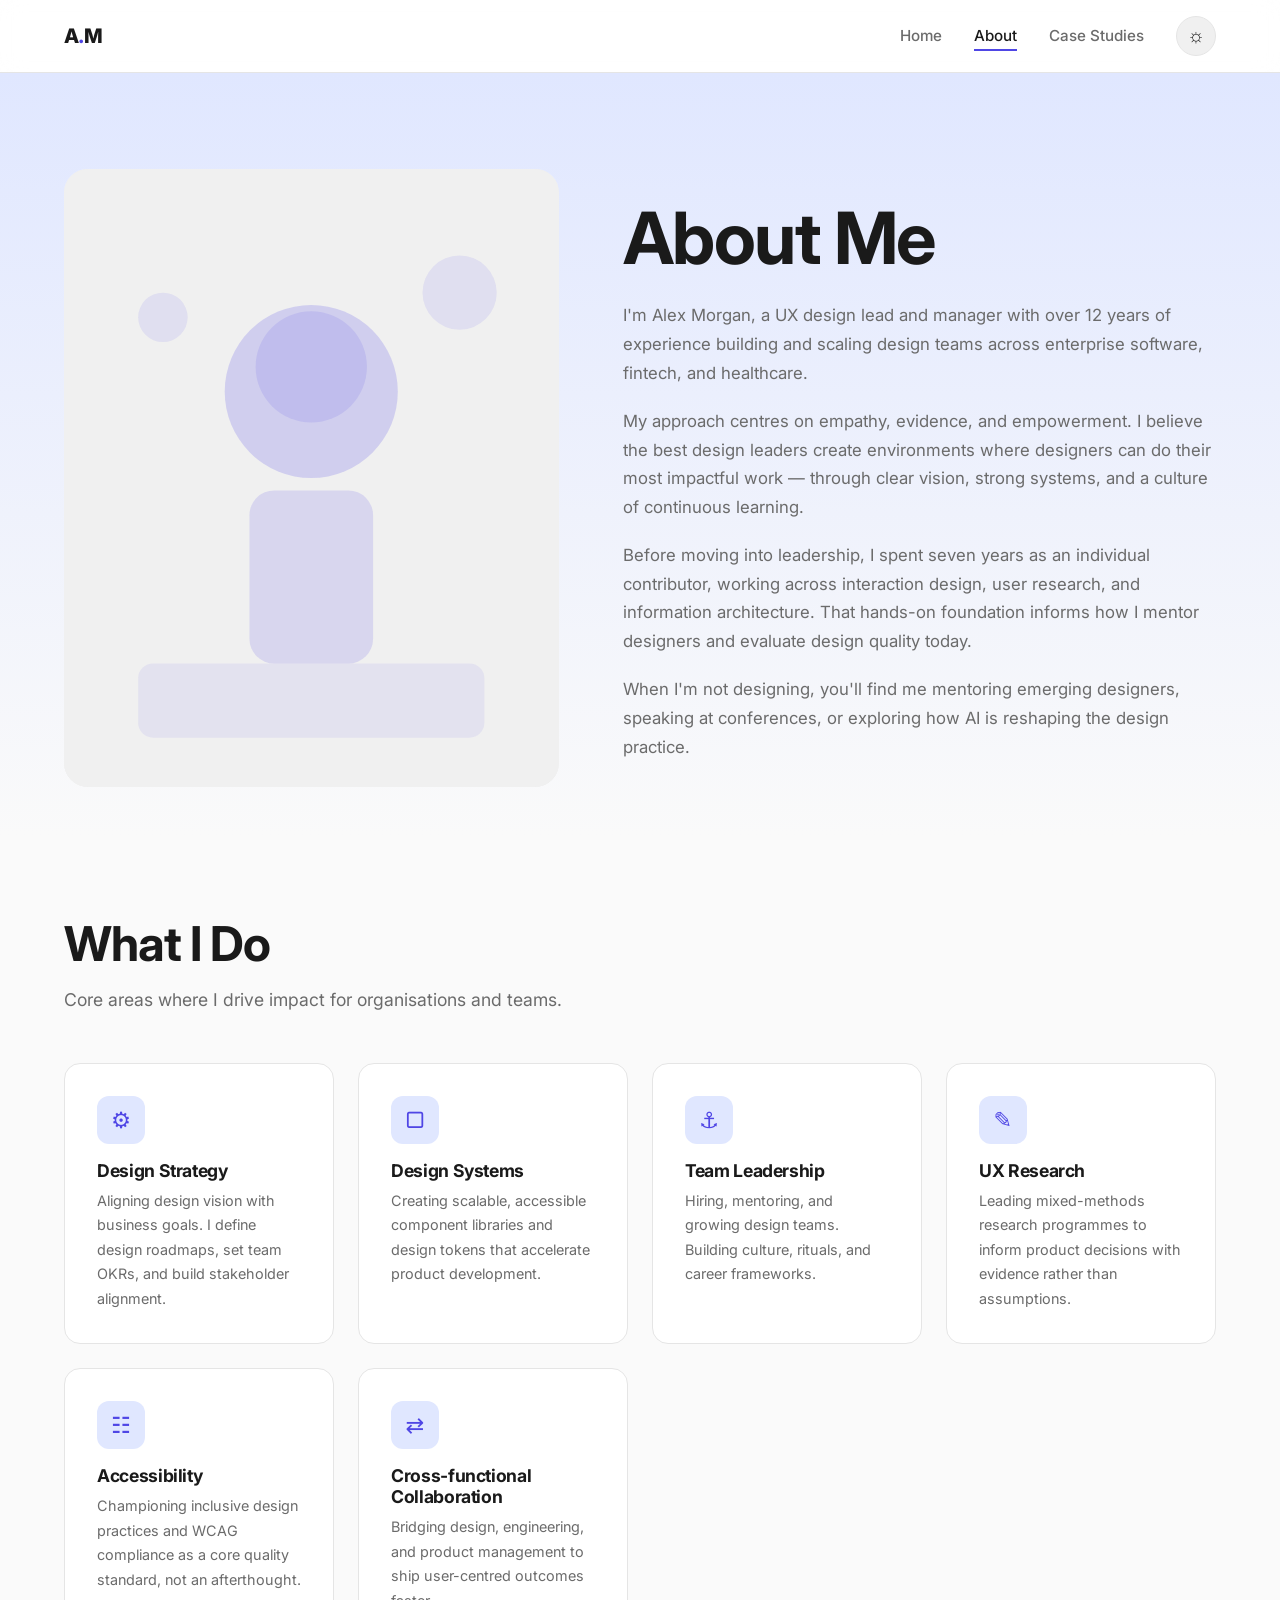
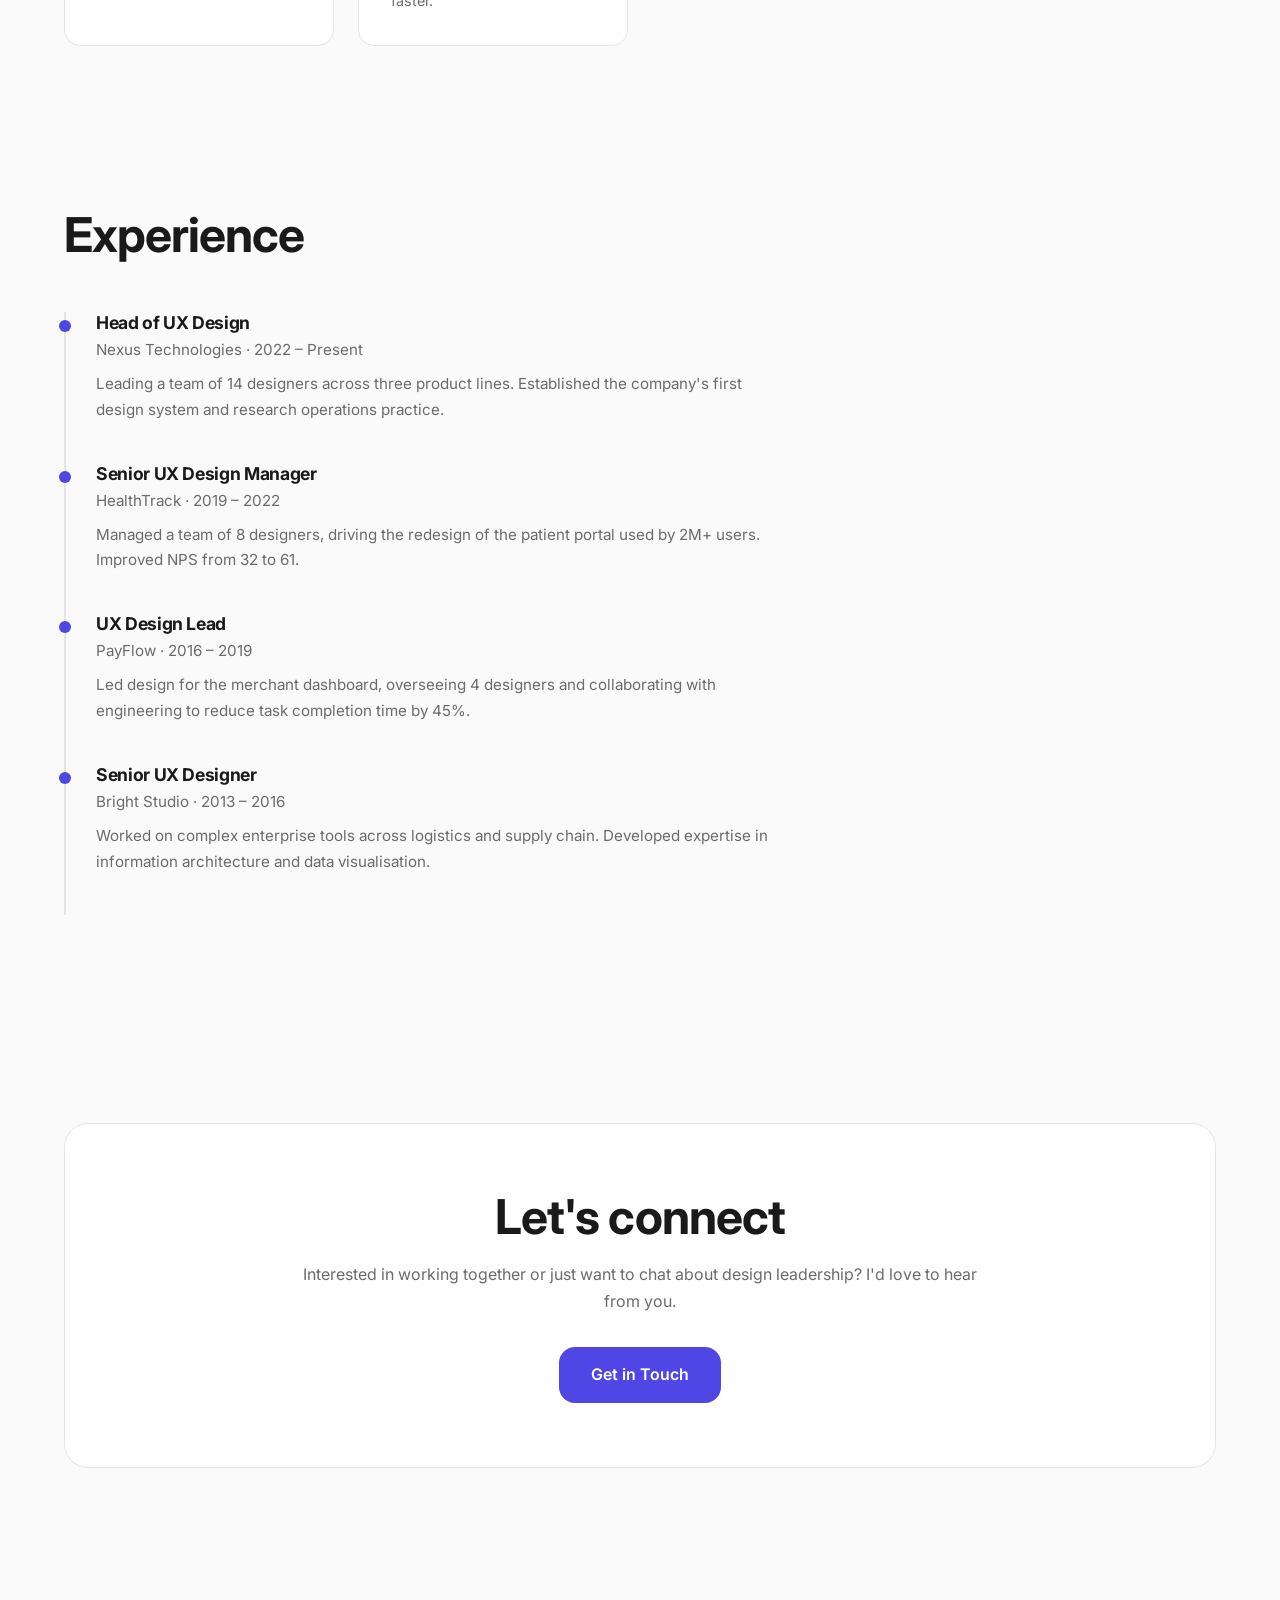
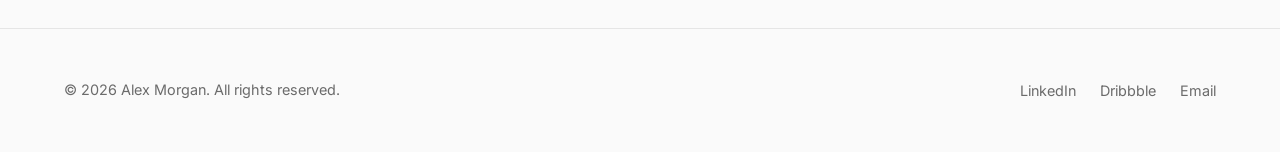
==== about.html @ 4e28924f "Add portfolio website for UX design lead with light/dark mode Static site with 6 pages: home, about," ====
<!DOCTYPE html>
<html lang="en">
<head>
  <meta charset="UTF-8">
  <meta name="viewport" content="width=device-width, initial-scale=1.0">
  <meta name="description" content="About Alex Morgan — UX Design Lead with 12+ years of experience in human-centred design and design leadership.">
  <title>About — Alex Morgan</title>
  <link rel="preconnect" href="https://fonts.googleapis.com">
  <link rel="preconnect" href="https://fonts.gstatic.com" crossorigin>
  <link href="https://fonts.googleapis.com/css2?family=Inter:wght@400;500;600;700;800&display=swap" rel="stylesheet">
  <link rel="stylesheet" href="css/style.css">
  <script src="js/main.js"></script>
</head>
<body>
  <a class="skip-link" href="#main">Skip to main content</a>
  <div class="nav-overlay" aria-hidden="true"></div>

  <header class="site-header">
    <div class="container">
      <a href="index.html" class="logo" aria-label="Alex Morgan home">A<span>.</span>M</a>
      <nav class="main-nav" aria-label="Primary">
        <ul role="list">
          <li><a href="index.html">Home</a></li>
          <li><a href="about.html" aria-current="page">About</a></li>
          <li><a href="case-studies.html">Case Studies</a></li>
        </ul>
        <button class="theme-toggle" type="button" aria-label="Switch to dark mode">
          <span class="icon-sun" aria-hidden="true">&#9788;</span>
          <span class="icon-moon" aria-hidden="true">&#9790;</span>
        </button>
        <button class="nav-toggle" type="button" aria-expanded="false" aria-label="Open menu">
          &#9776;
        </button>
      </nav>
    </div>
  </header>

  <main id="main">
    <!-- About Hero -->
    <section class="about-hero">
      <div class="container">
        <div class="about-grid">
          <div class="about-photo" aria-hidden="true">
            <svg viewBox="0 0 400 500" fill="none" xmlns="http://www.w3.org/2000/svg" role="img" aria-label="Abstract portrait placeholder">
              <rect width="400" height="500" fill="var(--color-bg-card)"/>
              <circle cx="200" cy="180" r="70" fill="var(--color-accent)" opacity="0.2"/>
              <rect x="150" y="260" width="100" height="140" rx="20" fill="var(--color-accent)" opacity="0.15"/>
              <circle cx="200" cy="160" r="45" fill="var(--color-accent)" opacity="0.12"/>
              <rect x="60" y="400" width="280" height="60" rx="12" fill="var(--color-accent)" opacity="0.08"/>
              <circle cx="320" cy="100" r="30" fill="var(--color-accent)" opacity="0.1"/>
              <circle cx="80" cy="120" r="20" fill="var(--color-accent)" opacity="0.1"/>
            </svg>
          </div>
          <div class="about-content">
            <h1>About Me</h1>
            <p>I'm Alex Morgan, a UX design lead and manager with over 12 years of experience building and scaling design teams across enterprise software, fintech, and healthcare.</p>
            <p>My approach centres on empathy, evidence, and empowerment. I believe the best design leaders create environments where designers can do their most impactful work — through clear vision, strong systems, and a culture of continuous learning.</p>
            <p>Before moving into leadership, I spent seven years as an individual contributor, working across interaction design, user research, and information architecture. That hands-on foundation informs how I mentor designers and evaluate design quality today.</p>
            <p>When I'm not designing, you'll find me mentoring emerging designers, speaking at conferences, or exploring how AI is reshaping the design practice.</p>
          </div>
        </div>
      </div>
    </section>

    <!-- Skills -->
    <section class="section">
      <div class="container">
        <div class="section-header">
          <h2>What I Do</h2>
          <p>Core areas where I drive impact for organisations and teams.</p>
        </div>
        <div class="skills-grid">
          <div class="skill-card">
            <div class="skill-icon" aria-hidden="true">&#9881;</div>
            <h3>Design Strategy</h3>
            <p>Aligning design vision with business goals. I define design roadmaps, set team OKRs, and build stakeholder alignment.</p>
          </div>
          <div class="skill-card">
            <div class="skill-icon" aria-hidden="true">&#9634;</div>
            <h3>Design Systems</h3>
            <p>Creating scalable, accessible component libraries and design tokens that accelerate product development.</p>
          </div>
          <div class="skill-card">
            <div class="skill-icon" aria-hidden="true">&#9875;</div>
            <h3>Team Leadership</h3>
            <p>Hiring, mentoring, and growing design teams. Building culture, rituals, and career frameworks.</p>
          </div>
          <div class="skill-card">
            <div class="skill-icon" aria-hidden="true">&#9998;</div>
            <h3>UX Research</h3>
            <p>Leading mixed-methods research programmes to inform product decisions with evidence rather than assumptions.</p>
          </div>
          <div class="skill-card">
            <div class="skill-icon" aria-hidden="true">&#9783;</div>
            <h3>Accessibility</h3>
            <p>Championing inclusive design practices and WCAG compliance as a core quality standard, not an afterthought.</p>
          </div>
          <div class="skill-card">
            <div class="skill-icon" aria-hidden="true">&#8644;</div>
            <h3>Cross-functional Collaboration</h3>
            <p>Bridging design, engineering, and product management to ship user-centred outcomes faster.</p>
          </div>
        </div>
      </div>
    </section>

    <!-- Experience -->
    <section class="section">
      <div class="container">
        <div class="section-header">
          <h2>Experience</h2>
        </div>
        <div class="timeline">
          <div class="timeline-item">
            <h3>Head of UX Design</h3>
            <p class="timeline-meta">Nexus Technologies &middot; 2022 – Present</p>
            <p>Leading a team of 14 designers across three product lines. Established the company's first design system and research operations practice.</p>
          </div>
          <div class="timeline-item">
            <h3>Senior UX Design Manager</h3>
            <p class="timeline-meta">HealthTrack &middot; 2019 – 2022</p>
            <p>Managed a team of 8 designers, driving the redesign of the patient portal used by 2M+ users. Improved NPS from 32 to 61.</p>
          </div>
          <div class="timeline-item">
            <h3>UX Design Lead</h3>
            <p class="timeline-meta">PayFlow &middot; 2016 – 2019</p>
            <p>Led design for the merchant dashboard, overseeing 4 designers and collaborating with engineering to reduce task completion time by 45%.</p>
          </div>
          <div class="timeline-item">
            <h3>Senior UX Designer</h3>
            <p class="timeline-meta">Bright Studio &middot; 2013 – 2016</p>
            <p>Worked on complex enterprise tools across logistics and supply chain. Developed expertise in information architecture and data visualisation.</p>
          </div>
        </div>
      </div>
    </section>

    <!-- CTA -->
    <section class="section">
      <div class="container">
        <div class="cta">
          <h2>Let's connect</h2>
          <p>Interested in working together or just want to chat about design leadership? I'd love to hear from you.</p>
          <a href="mailto:hello@alexmorgan.design" class="btn btn-primary">Get in Touch</a>
        </div>
      </div>
    </section>
  </main>

  <footer class="site-footer">
    <div class="container">
      <div class="footer-content">
        <span class="footer-copy">&copy; 2026 Alex Morgan. All rights reserved.</span>
        <ul class="footer-links" role="list">
          <li><a href="https://linkedin.com" aria-label="LinkedIn (opens in new tab)" target="_blank" rel="noopener noreferrer">LinkedIn</a></li>
          <li><a href="https://dribbble.com" aria-label="Dribbble (opens in new tab)" target="_blank" rel="noopener noreferrer">Dribbble</a></li>
          <li><a href="mailto:hello@alexmorgan.design">Email</a></li>
        </ul>
      </div>
    </div>
  </footer>
</body>
</html>
---- css/style.css ----
/* ===== CSS Custom Properties ===== */
:root {
  /* Light mode (default) */
  --color-bg: #fafafa;
  --color-bg-alt: #ffffff;
  --color-bg-card: #f0f0f0;
  --color-text: #1a1a1a;
  --color-text-muted: #6b6b6b;
  --color-accent: #4f46e5;
  --color-accent-hover: #4338ca;
  --color-accent-light: #e0e7ff;
  --color-border: #e5e5e5;
  --color-hero-gradient-start: #e0e7ff;
  --color-hero-gradient-end: #fafafa;
  --color-card-shadow: rgba(0, 0, 0, 0.06);
  --color-overlay: rgba(255, 255, 255, 0.85);
  --radius: 1rem;
  --radius-lg: 1.5rem;
  --transition: 0.3s ease;
  --max-width: 1200px;
}

[data-theme="dark"] {
  --color-bg: #0f0f0f;
  --color-bg-alt: #1a1a1a;
  --color-bg-card: #1e1e1e;
  --color-text: #f0f0f0;
  --color-text-muted: #a0a0a0;
  --color-accent: #818cf8;
  --color-accent-hover: #a5b4fc;
  --color-accent-light: #1e1b4b;
  --color-border: #2a2a2a;
  --color-hero-gradient-start: #1e1b4b;
  --color-hero-gradient-end: #0f0f0f;
  --color-card-shadow: rgba(0, 0, 0, 0.3);
  --color-overlay: rgba(15, 15, 15, 0.85);
}

/* ===== Reset & Base ===== */
*,
*::before,
*::after {
  box-sizing: border-box;
  margin: 0;
  padding: 0;
}

html {
  scroll-behavior: smooth;
  font-size: 100%;
}

body {
  font-family: "Inter", system-ui, -apple-system, sans-serif;
  background-color: var(--color-bg);
  color: var(--color-text);
  line-height: 1.7;
  transition: background-color var(--transition), color var(--transition);
  -webkit-font-smoothing: antialiased;
}

img {
  max-width: 100%;
  height: auto;
  display: block;
}

a {
  color: var(--color-accent);
  text-decoration: none;
  transition: color var(--transition);
}

a:hover {
  color: var(--color-accent-hover);
}

a:focus-visible,
button:focus-visible {
  outline: 3px solid var(--color-accent);
  outline-offset: 3px;
  border-radius: 4px;
}

h1, h2, h3, h4 {
  line-height: 1.2;
  font-weight: 700;
  letter-spacing: -0.02em;
}

h1 { font-size: clamp(2.5rem, 6vw, 4.5rem); }
h2 { font-size: clamp(1.8rem, 4vw, 3rem); }
h3 { font-size: clamp(1.3rem, 2.5vw, 1.75rem); }

p {
  max-width: 68ch;
}

/* ===== Skip link ===== */
.skip-link {
  position: absolute;
  top: -100%;
  left: 1rem;
  background: var(--color-accent);
  color: #fff;
  padding: 0.75rem 1.5rem;
  border-radius: var(--radius);
  z-index: 1000;
  font-weight: 600;
}

.skip-link:focus {
  top: 1rem;
}

/* ===== Container ===== */
.container {
  width: 90%;
  max-width: var(--max-width);
  margin-inline: auto;
}

/* ===== Header / Nav ===== */
.site-header {
  position: sticky;
  top: 0;
  z-index: 100;
  background: var(--color-overlay);
  backdrop-filter: blur(12px);
  -webkit-backdrop-filter: blur(12px);
  border-bottom: 1px solid var(--color-border);
  transition: background-color var(--transition);
}

.site-header .container {
  display: flex;
  align-items: center;
  justify-content: space-between;
  padding: 1rem 0;
}

.logo {
  font-size: 1.25rem;
  font-weight: 800;
  color: var(--color-text);
  letter-spacing: -0.03em;
}

.logo span {
  color: var(--color-accent);
}

.main-nav {
  display: flex;
  align-items: center;
  gap: 2rem;
}

.main-nav ul {
  display: flex;
  list-style: none;
  gap: 2rem;
}

.main-nav a {
  color: var(--color-text-muted);
  font-weight: 500;
  font-size: 0.95rem;
  position: relative;
  padding: 0.25rem 0;
}

.main-nav a::after {
  content: "";
  position: absolute;
  bottom: -2px;
  left: 0;
  width: 0;
  height: 2px;
  background: var(--color-accent);
  transition: width var(--transition);
}

.main-nav a:hover,
.main-nav a[aria-current="page"] {
  color: var(--color-text);
}

.main-nav a:hover::after,
.main-nav a[aria-current="page"]::after {
  width: 100%;
}

/* Theme toggle */
.theme-toggle {
  background: var(--color-bg-card);
  border: 1px solid var(--color-border);
  border-radius: 50%;
  width: 2.5rem;
  height: 2.5rem;
  cursor: pointer;
  display: grid;
  place-items: center;
  transition: background-color var(--transition), border-color var(--transition);
  color: var(--color-text);
  font-size: 1.2rem;
}

.theme-toggle:hover {
  border-color: var(--color-accent);
}

.theme-toggle .icon-moon,
[data-theme="dark"] .theme-toggle .icon-sun {
  display: none;
}

[data-theme="dark"] .theme-toggle .icon-moon {
  display: block;
}

.theme-toggle .icon-sun {
  display: block;
}

/* Mobile nav toggle */
.nav-toggle {
  display: none;
  background: none;
  border: none;
  color: var(--color-text);
  font-size: 1.5rem;
  cursor: pointer;
  padding: 0.25rem;
}

/* ===== Hero ===== */
.hero {
  padding: 6rem 0 4rem;
  background: linear-gradient(180deg, var(--color-hero-gradient-start), var(--color-hero-gradient-end));
  transition: background var(--transition);
}

.hero .container {
  display: grid;
  grid-template-columns: 1fr 1fr;
  gap: 4rem;
  align-items: center;
}

.hero-content {
  display: flex;
  flex-direction: column;
  gap: 1.5rem;
}

.hero-label {
  display: inline-flex;
  align-items: center;
  gap: 0.5rem;
  background: var(--color-accent-light);
  color: var(--color-accent);
  padding: 0.5rem 1rem;
  border-radius: 2rem;
  font-size: 0.875rem;
  font-weight: 600;
  width: fit-content;
}

.hero p {
  font-size: 1.15rem;
  color: var(--color-text-muted);
}

.hero-graphic {
  display: flex;
  justify-content: center;
  align-items: center;
}

.hero-graphic svg {
  width: 100%;
  max-width: 480px;
  height: auto;
}

/* ===== Buttons ===== */
.btn {
  display: inline-flex;
  align-items: center;
  gap: 0.5rem;
  padding: 0.875rem 2rem;
  border-radius: var(--radius);
  font-weight: 600;
  font-size: 1rem;
  transition: all var(--transition);
  cursor: pointer;
  border: none;
  width: fit-content;
}

.btn-primary {
  background: var(--color-accent);
  color: #fff;
}

.btn-primary:hover {
  background: var(--color-accent-hover);
  color: #fff;
  transform: translateY(-2px);
  box-shadow: 0 8px 24px var(--color-card-shadow);
}

.btn-secondary {
  background: transparent;
  color: var(--color-accent);
  border: 2px solid var(--color-accent);
}

.btn-secondary:hover {
  background: var(--color-accent-light);
  transform: translateY(-2px);
}

.btn-group {
  display: flex;
  gap: 1rem;
  flex-wrap: wrap;
}

/* ===== Sections ===== */
.section {
  padding: 5rem 0;
}

.section-header {
  margin-bottom: 3rem;
}

.section-header p {
  color: var(--color-text-muted);
  font-size: 1.1rem;
  margin-top: 0.75rem;
}

/* ===== Cards ===== */
.card-grid {
  display: grid;
  grid-template-columns: repeat(auto-fit, minmax(340px, 1fr));
  gap: 2rem;
}

.card {
  background: var(--color-bg-alt);
  border: 1px solid var(--color-border);
  border-radius: var(--radius-lg);
  overflow: hidden;
  transition: transform var(--transition), box-shadow var(--transition), border-color var(--transition);
}

.card:hover {
  transform: translateY(-4px);
  box-shadow: 0 16px 48px var(--color-card-shadow);
  border-color: var(--color-accent);
}

.card-image {
  aspect-ratio: 16 / 10;
  overflow: hidden;
  background: var(--color-bg-card);
  display: flex;
  align-items: center;
  justify-content: center;
}

.card-image svg {
  width: 100%;
  height: 100%;
}

.card-body {
  padding: 1.75rem;
}

.card-tag {
  display: inline-block;
  background: var(--color-accent-light);
  color: var(--color-accent);
  padding: 0.25rem 0.75rem;
  border-radius: 1rem;
  font-size: 0.8rem;
  font-weight: 600;
  margin-bottom: 0.75rem;
}

.card-body h3 {
  margin-bottom: 0.5rem;
}

.card-body p {
  color: var(--color-text-muted);
  font-size: 0.95rem;
  margin-bottom: 1.25rem;
}

.card-link {
  font-weight: 600;
  display: inline-flex;
  align-items: center;
  gap: 0.35rem;
}

.card-link .arrow {
  transition: transform var(--transition);
}

.card-link:hover .arrow {
  transform: translateX(4px);
}

/* ===== Stats ===== */
.stats {
  display: grid;
  grid-template-columns: repeat(auto-fit, minmax(200px, 1fr));
  gap: 2rem;
  padding: 3rem 0;
}

.stat {
  text-align: center;
}

.stat-number {
  font-size: clamp(2rem, 5vw, 3rem);
  font-weight: 800;
  color: var(--color-accent);
  display: block;
}

.stat-label {
  color: var(--color-text-muted);
  font-size: 0.95rem;
}

/* ===== About page ===== */
.about-hero {
  padding: 6rem 0 3rem;
  background: linear-gradient(180deg, var(--color-hero-gradient-start), var(--color-hero-gradient-end));
}

.about-grid {
  display: grid;
  grid-template-columns: 1fr 1.2fr;
  gap: 4rem;
  align-items: center;
}

.about-photo {
  aspect-ratio: 4 / 5;
  border-radius: var(--radius-lg);
  overflow: hidden;
  background: var(--color-bg-card);
  display: flex;
  align-items: center;
  justify-content: center;
}

.about-photo svg {
  width: 100%;
  height: 100%;
}

.about-content {
  display: flex;
  flex-direction: column;
  gap: 1.25rem;
}

.about-content p {
  color: var(--color-text-muted);
  font-size: 1.05rem;
}

/* Skills */
.skills-grid {
  display: grid;
  grid-template-columns: repeat(auto-fit, minmax(250px, 1fr));
  gap: 1.5rem;
}

.skill-card {
  background: var(--color-bg-alt);
  border: 1px solid var(--color-border);
  border-radius: var(--radius);
  padding: 2rem;
  transition: border-color var(--transition), transform var(--transition);
}

.skill-card:hover {
  border-color: var(--color-accent);
  transform: translateY(-2px);
}

.skill-icon {
  width: 3rem;
  height: 3rem;
  background: var(--color-accent-light);
  border-radius: 0.75rem;
  display: grid;
  place-items: center;
  margin-bottom: 1rem;
  color: var(--color-accent);
  font-size: 1.4rem;
}

.skill-card h3 {
  margin-bottom: 0.5rem;
  font-size: 1.1rem;
}

.skill-card p {
  color: var(--color-text-muted);
  font-size: 0.9rem;
}

/* Experience timeline */
.timeline {
  position: relative;
  padding-left: 2rem;
}

.timeline::before {
  content: "";
  position: absolute;
  left: 0;
  top: 0;
  bottom: 0;
  width: 2px;
  background: var(--color-border);
}

.timeline-item {
  position: relative;
  padding-bottom: 2.5rem;
}

.timeline-item::before {
  content: "";
  position: absolute;
  left: -2rem;
  top: 0.5rem;
  width: 12px;
  height: 12px;
  background: var(--color-accent);
  border-radius: 50%;
  transform: translateX(-5px);
}

.timeline-item h3 {
  font-size: 1.1rem;
  margin-bottom: 0.25rem;
}

.timeline-meta {
  color: var(--color-text-muted);
  font-size: 0.9rem;
  margin-bottom: 0.5rem;
}

.timeline-item p {
  color: var(--color-text-muted);
  font-size: 0.95rem;
}

/* ===== Case study detail ===== */
.case-hero {
  padding: 6rem 0 3rem;
  background: linear-gradient(180deg, var(--color-hero-gradient-start), var(--color-hero-gradient-end));
}

.case-hero .container {
  max-width: 900px;
}

.case-meta {
  display: flex;
  gap: 2rem;
  flex-wrap: wrap;
  margin-top: 1.5rem;
}

.case-meta-item {
  display: flex;
  flex-direction: column;
  gap: 0.25rem;
}

.case-meta-label {
  font-size: 0.8rem;
  font-weight: 600;
  text-transform: uppercase;
  letter-spacing: 0.05em;
  color: var(--color-text-muted);
}

.case-meta-value {
  font-weight: 500;
}

.case-banner {
  width: 100%;
  aspect-ratio: 21 / 9;
  background: var(--color-bg-card);
  border-radius: var(--radius-lg);
  overflow: hidden;
  display: flex;
  align-items: center;
  justify-content: center;
  margin: 3rem 0;
}

.case-banner svg {
  width: 100%;
  height: 100%;
}

.case-content {
  max-width: 780px;
  margin-inline: auto;
}

.case-content h2 {
  margin-top: 3rem;
  margin-bottom: 1rem;
}

.case-content p {
  color: var(--color-text-muted);
  font-size: 1.05rem;
  margin-bottom: 1.25rem;
}

.case-content ul {
  color: var(--color-text-muted);
  padding-left: 1.5rem;
  margin-bottom: 1.25rem;
}

.case-content li {
  margin-bottom: 0.5rem;
}

.case-image-full {
  width: 100%;
  aspect-ratio: 16 / 9;
  background: var(--color-bg-card);
  border-radius: var(--radius);
  margin: 2rem 0;
  overflow: hidden;
  display: flex;
  align-items: center;
  justify-content: center;
}

.case-image-full svg {
  width: 100%;
  height: 100%;
}

.case-results {
  display: grid;
  grid-template-columns: repeat(auto-fit, minmax(180px, 1fr));
  gap: 1.5rem;
  margin: 2rem 0;
}

.result-card {
  background: var(--color-accent-light);
  border-radius: var(--radius);
  padding: 1.5rem;
  text-align: center;
}

.result-number {
  font-size: 2rem;
  font-weight: 800;
  color: var(--color-accent);
  display: block;
}

.result-label {
  font-size: 0.9rem;
  color: var(--color-text-muted);
}

/* ===== Case study nav ===== */
.case-nav {
  display: flex;
  justify-content: space-between;
  padding: 3rem 0;
  border-top: 1px solid var(--color-border);
  margin-top: 3rem;
}

.case-nav a {
  font-weight: 600;
}

/* ===== CTA Section ===== */
.cta {
  background: var(--color-bg-alt);
  border: 1px solid var(--color-border);
  border-radius: var(--radius-lg);
  padding: 4rem;
  text-align: center;
  margin: 3rem 0;
}

.cta p {
  margin: 1rem auto 2rem;
  color: var(--color-text-muted);
}

/* ===== Footer ===== */
.site-footer {
  border-top: 1px solid var(--color-border);
  padding: 3rem 0;
  margin-top: 2rem;
}

.footer-content {
  display: flex;
  justify-content: space-between;
  align-items: center;
  flex-wrap: wrap;
  gap: 1rem;
}

.footer-links {
  display: flex;
  gap: 1.5rem;
  list-style: none;
}

.footer-links a {
  color: var(--color-text-muted);
  font-size: 0.9rem;
}

.footer-links a:hover {
  color: var(--color-accent);
}

.footer-copy {
  color: var(--color-text-muted);
  font-size: 0.9rem;
}

/* ===== Responsive ===== */
@media (max-width: 768px) {
  .nav-toggle {
    display: block;
  }

  .main-nav ul {
    position: fixed;
    top: 0;
    right: -100%;
    width: 280px;
    height: 100vh;
    background: var(--color-bg-alt);
    flex-direction: column;
    padding: 5rem 2rem;
    gap: 1.5rem;
    transition: right var(--transition);
    box-shadow: -4px 0 24px var(--color-card-shadow);
    z-index: 200;
  }

  .main-nav ul.open {
    right: 0;
  }

  .nav-overlay {
    display: none;
    position: fixed;
    inset: 0;
    background: rgba(0, 0, 0, 0.4);
    z-index: 150;
  }

  .nav-overlay.open {
    display: block;
  }

  .hero .container {
    grid-template-columns: 1fr;
    gap: 2rem;
    text-align: center;
  }

  .hero-label {
    margin-inline: auto;
  }

  .btn-group {
    justify-content: center;
  }

  .hero-graphic {
    order: -1;
  }

  .about-grid {
    grid-template-columns: 1fr;
    gap: 2rem;
  }

  .card-grid {
    grid-template-columns: 1fr;
  }

  .cta {
    padding: 2.5rem 1.5rem;
  }

  .footer-content {
    flex-direction: column;
    text-align: center;
  }

  .case-meta {
    flex-direction: column;
    gap: 1rem;
  }
}

/* ===== Reduced motion ===== */
@media (prefers-reduced-motion: reduce) {
  *,
  *::before,
  *::after {
    transition-duration: 0.01ms !important;
    animation-duration: 0.01ms !important;
    scroll-behavior: auto !important;
  }
}

/* ===== Print ===== */
@media print {
  .site-header,
  .theme-toggle,
  .nav-toggle {
    display: none;
  }
}
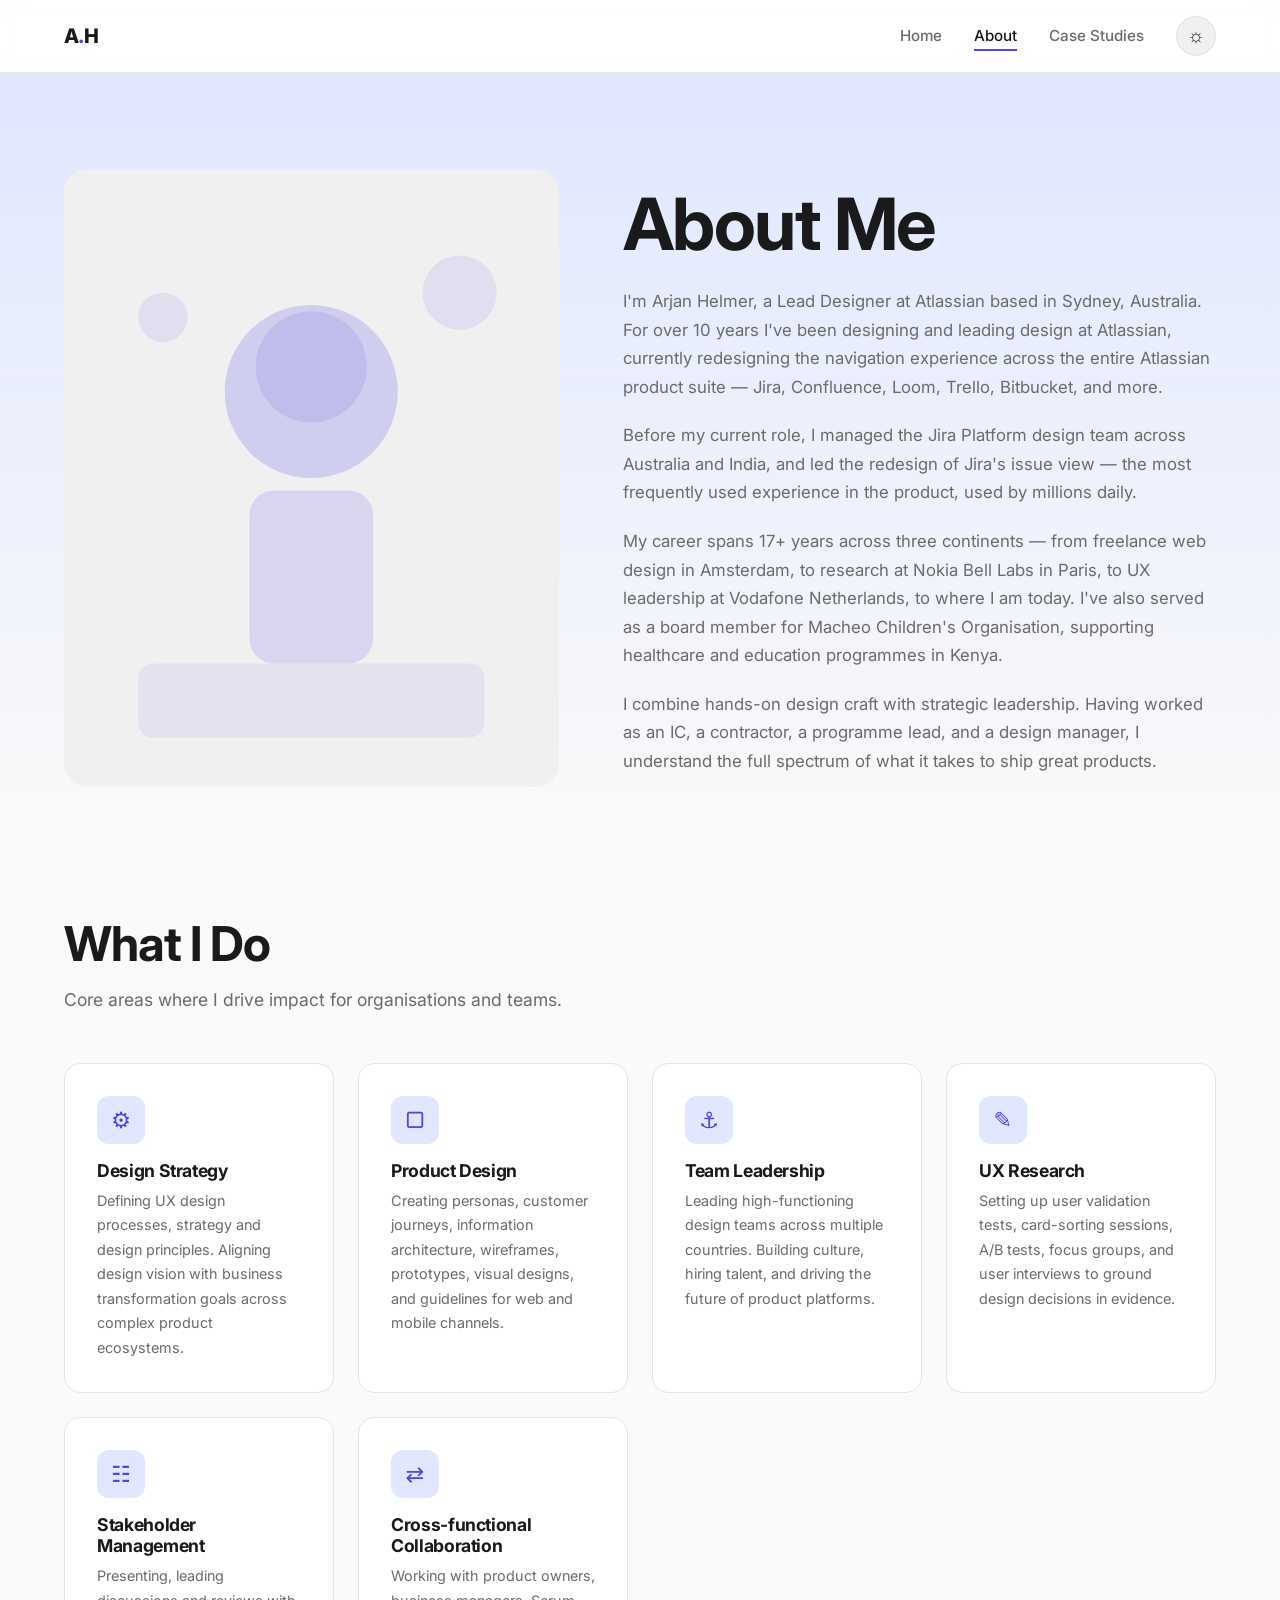
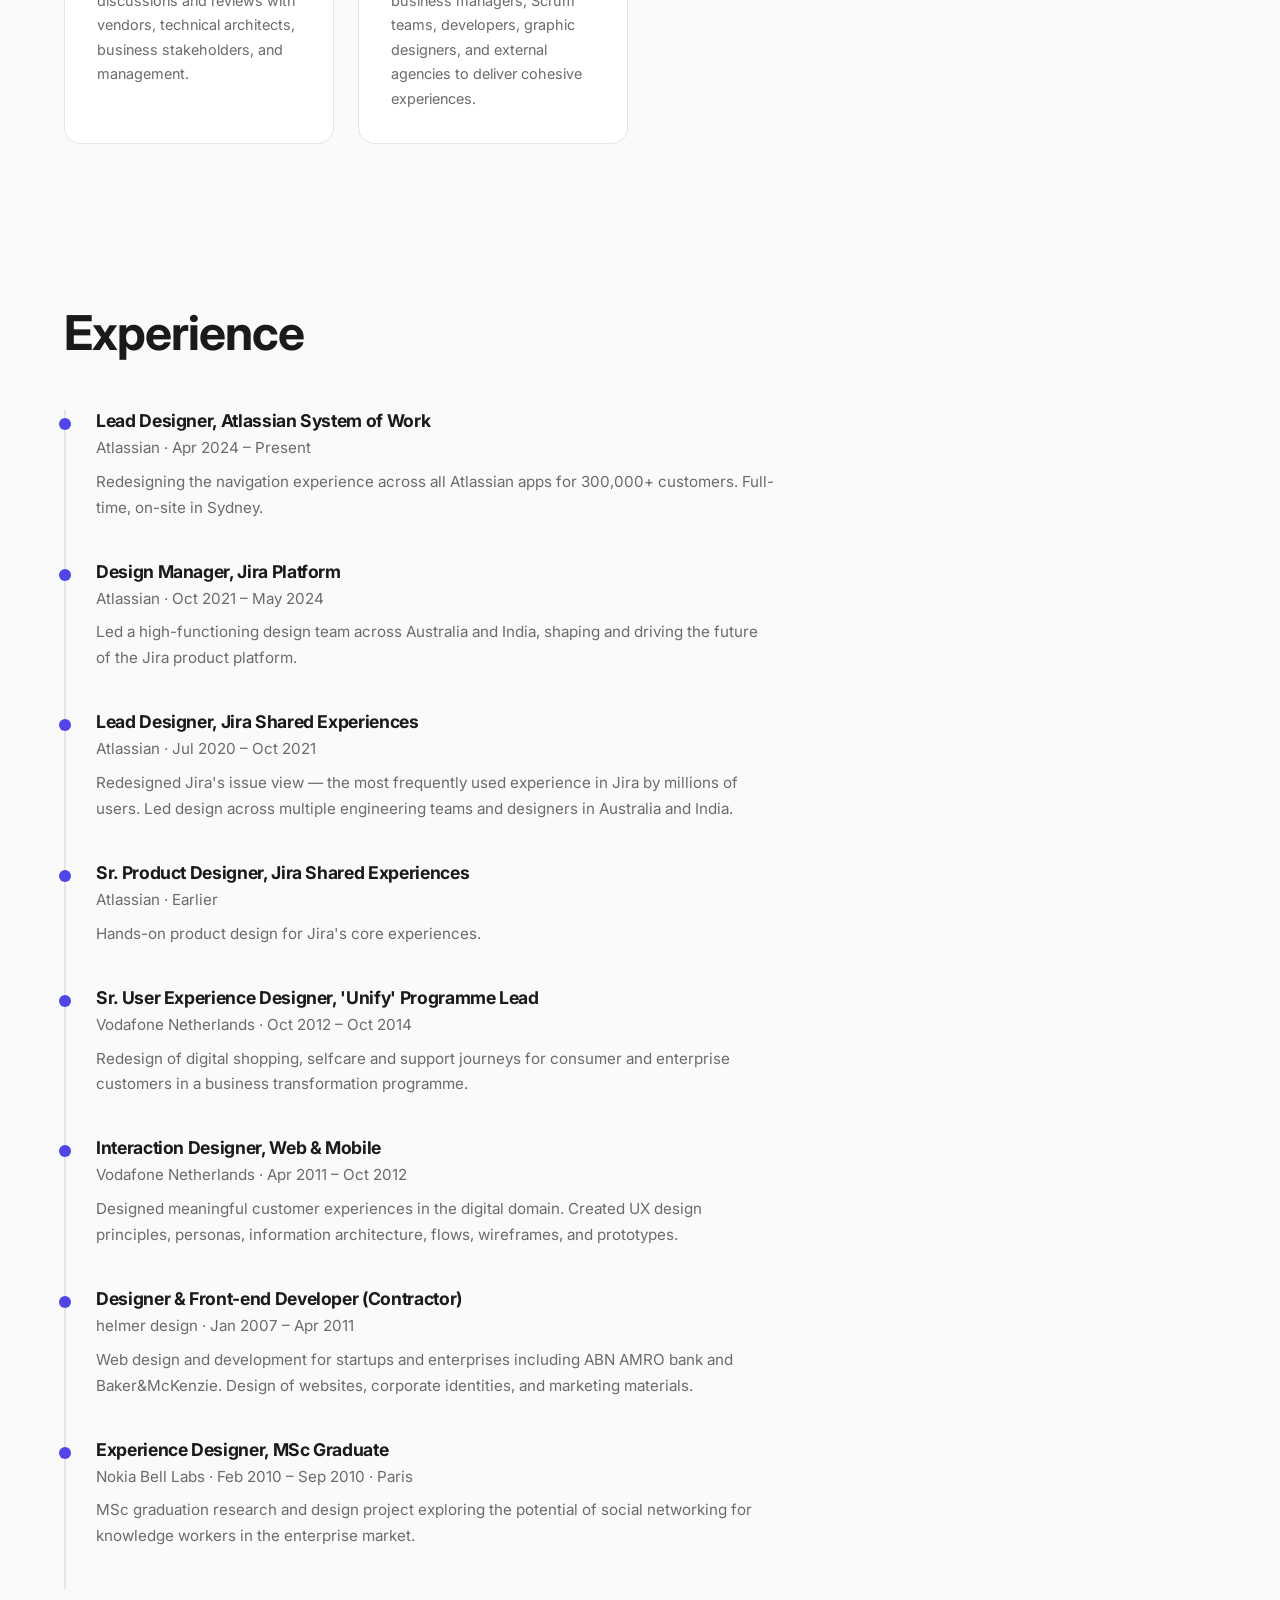
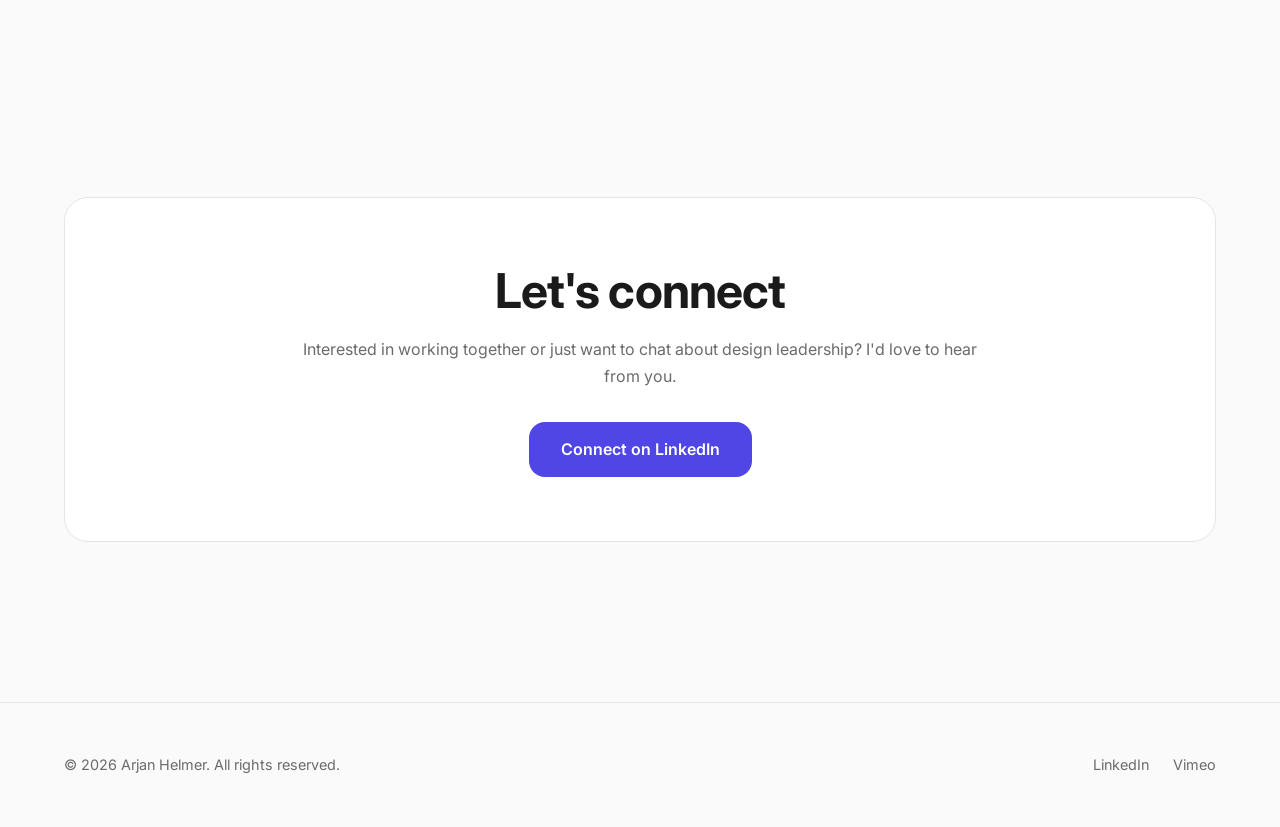
==== commit 687da830: "Replace placeholder content with real LinkedIn profile data Updated all pages with Arjan Helmer's ac" ====
--- a/about.html
+++ b/about.html
@@ -3,8 +3,8 @@
 <head>
   <meta charset="UTF-8">
   <meta name="viewport" content="width=device-width, initial-scale=1.0">
-  <meta name="description" content="About Alex Morgan — UX Design Lead with 12+ years of experience in human-centred design and design leadership.">
-  <title>About — Alex Morgan</title>
+  <meta name="description" content="About Arjan Helmer — Lead Designer at Atlassian with 17+ years of experience in product design, UX leadership, and design management.">
+  <title>About — Arjan Helmer</title>
   <link rel="preconnect" href="https://fonts.googleapis.com">
   <link rel="preconnect" href="https://fonts.gstatic.com" crossorigin>
   <link href="https://fonts.googleapis.com/css2?family=Inter:wght@400;500;600;700;800&display=swap" rel="stylesheet">
@@ -17,7 +17,7 @@
 
   <header class="site-header">
     <div class="container">
-      <a href="index.html" class="logo" aria-label="Alex Morgan home">A<span>.</span>M</a>
+      <a href="index.html" class="logo" aria-label="Arjan Helmer home">A<span>.</span>H</a>
       <nav class="main-nav" aria-label="Primary">
         <ul role="list">
           <li><a href="index.html">Home</a></li>
@@ -53,10 +53,10 @@
           </div>
           <div class="about-content">
             <h1>About Me</h1>
-            <p>I'm Alex Morgan, a UX design lead and manager with over 12 years of experience building and scaling design teams across enterprise software, fintech, and healthcare.</p>
-            <p>My approach centres on empathy, evidence, and empowerment. I believe the best design leaders create environments where designers can do their most impactful work — through clear vision, strong systems, and a culture of continuous learning.</p>
-            <p>Before moving into leadership, I spent seven years as an individual contributor, working across interaction design, user research, and information architecture. That hands-on foundation informs how I mentor designers and evaluate design quality today.</p>
-            <p>When I'm not designing, you'll find me mentoring emerging designers, speaking at conferences, or exploring how AI is reshaping the design practice.</p>
+            <p>I'm Arjan Helmer, a Lead Designer at Atlassian based in Sydney, Australia. For over 10 years I've been designing and leading design at Atlassian, currently redesigning the navigation experience across the entire Atlassian product suite — Jira, Confluence, Loom, Trello, Bitbucket, and more.</p>
+            <p>Before my current role, I managed the Jira Platform design team across Australia and India, and led the redesign of Jira's issue view — the most frequently used experience in the product, used by millions daily.</p>
+            <p>My career spans 17+ years across three continents — from freelance web design in Amsterdam, to research at Nokia Bell Labs in Paris, to UX leadership at Vodafone Netherlands, to where I am today. I've also served as a board member for Macheo Children's Organisation, supporting healthcare and education programmes in Kenya.</p>
+            <p>I combine hands-on design craft with strategic leadership. Having worked as an IC, a contractor, a programme lead, and a design manager, I understand the full spectrum of what it takes to ship great products.</p>
           </div>
         </div>
       </div>
@@ -73,32 +73,32 @@
           <div class="skill-card">
             <div class="skill-icon" aria-hidden="true">&#9881;</div>
             <h3>Design Strategy</h3>
-            <p>Aligning design vision with business goals. I define design roadmaps, set team OKRs, and build stakeholder alignment.</p>
+            <p>Defining UX design processes, strategy and design principles. Aligning design vision with business transformation goals across complex product ecosystems.</p>
           </div>
           <div class="skill-card">
             <div class="skill-icon" aria-hidden="true">&#9634;</div>
-            <h3>Design Systems</h3>
-            <p>Creating scalable, accessible component libraries and design tokens that accelerate product development.</p>
+            <h3>Product Design</h3>
+            <p>Creating personas, customer journeys, information architecture, wireframes, prototypes, visual designs, and guidelines for web and mobile channels.</p>
           </div>
           <div class="skill-card">
             <div class="skill-icon" aria-hidden="true">&#9875;</div>
             <h3>Team Leadership</h3>
-            <p>Hiring, mentoring, and growing design teams. Building culture, rituals, and career frameworks.</p>
+            <p>Leading high-functioning design teams across multiple countries. Building culture, hiring talent, and driving the future of product platforms.</p>
           </div>
           <div class="skill-card">
             <div class="skill-icon" aria-hidden="true">&#9998;</div>
             <h3>UX Research</h3>
-            <p>Leading mixed-methods research programmes to inform product decisions with evidence rather than assumptions.</p>
+            <p>Setting up user validation tests, card-sorting sessions, A/B tests, focus groups, and user interviews to ground design decisions in evidence.</p>
           </div>
           <div class="skill-card">
             <div class="skill-icon" aria-hidden="true">&#9783;</div>
-            <h3>Accessibility</h3>
-            <p>Championing inclusive design practices and WCAG compliance as a core quality standard, not an afterthought.</p>
+            <h3>Stakeholder Management</h3>
+            <p>Presenting, leading discussions and reviews with vendors, technical architects, business stakeholders, and management.</p>
           </div>
           <div class="skill-card">
             <div class="skill-icon" aria-hidden="true">&#8644;</div>
             <h3>Cross-functional Collaboration</h3>
-            <p>Bridging design, engineering, and product management to ship user-centred outcomes faster.</p>
+            <p>Working with product owners, business managers, Scrum teams, developers, graphic designers, and external agencies to deliver cohesive experiences.</p>
           </div>
         </div>
       </div>
@@ -112,24 +112,44 @@
         </div>
         <div class="timeline">
           <div class="timeline-item">
-            <h3>Head of UX Design</h3>
-            <p class="timeline-meta">Nexus Technologies &middot; 2022 – Present</p>
-            <p>Leading a team of 14 designers across three product lines. Established the company's first design system and research operations practice.</p>
+            <h3>Lead Designer, Atlassian System of Work</h3>
+            <p class="timeline-meta">Atlassian &middot; Apr 2024 – Present</p>
+            <p>Redesigning the navigation experience across all Atlassian apps for 300,000+ customers. Full-time, on-site in Sydney.</p>
           </div>
           <div class="timeline-item">
-            <h3>Senior UX Design Manager</h3>
-            <p class="timeline-meta">HealthTrack &middot; 2019 – 2022</p>
-            <p>Managed a team of 8 designers, driving the redesign of the patient portal used by 2M+ users. Improved NPS from 32 to 61.</p>
+            <h3>Design Manager, Jira Platform</h3>
+            <p class="timeline-meta">Atlassian &middot; Oct 2021 – May 2024</p>
+            <p>Led a high-functioning design team across Australia and India, shaping and driving the future of the Jira product platform.</p>
           </div>
           <div class="timeline-item">
-            <h3>UX Design Lead</h3>
-            <p class="timeline-meta">PayFlow &middot; 2016 – 2019</p>
-            <p>Led design for the merchant dashboard, overseeing 4 designers and collaborating with engineering to reduce task completion time by 45%.</p>
+            <h3>Lead Designer, Jira Shared Experiences</h3>
+            <p class="timeline-meta">Atlassian &middot; Jul 2020 – Oct 2021</p>
+            <p>Redesigned Jira's issue view — the most frequently used experience in Jira by millions of users. Led design across multiple engineering teams and designers in Australia and India.</p>
           </div>
           <div class="timeline-item">
-            <h3>Senior UX Designer</h3>
-            <p class="timeline-meta">Bright Studio &middot; 2013 – 2016</p>
-            <p>Worked on complex enterprise tools across logistics and supply chain. Developed expertise in information architecture and data visualisation.</p>
+            <h3>Sr. Product Designer, Jira Shared Experiences</h3>
+            <p class="timeline-meta">Atlassian &middot; Earlier</p>
+            <p>Hands-on product design for Jira's core experiences.</p>
+          </div>
+          <div class="timeline-item">
+            <h3>Sr. User Experience Designer, 'Unify' Programme Lead</h3>
+            <p class="timeline-meta">Vodafone Netherlands &middot; Oct 2012 – Oct 2014</p>
+            <p>Redesign of digital shopping, selfcare and support journeys for consumer and enterprise customers in a business transformation programme.</p>
+          </div>
+          <div class="timeline-item">
+            <h3>Interaction Designer, Web &amp; Mobile</h3>
+            <p class="timeline-meta">Vodafone Netherlands &middot; Apr 2011 – Oct 2012</p>
+            <p>Designed meaningful customer experiences in the digital domain. Created UX design principles, personas, information architecture, flows, wireframes, and prototypes.</p>
+          </div>
+          <div class="timeline-item">
+            <h3>Designer &amp; Front-end Developer (Contractor)</h3>
+            <p class="timeline-meta">helmer design &middot; Jan 2007 – Apr 2011</p>
+            <p>Web design and development for startups and enterprises including ABN AMRO bank and Baker&amp;McKenzie. Design of websites, corporate identities, and marketing materials.</p>
+          </div>
+          <div class="timeline-item">
+            <h3>Experience Designer, MSc Graduate</h3>
+            <p class="timeline-meta">Nokia Bell Labs &middot; Feb 2010 – Sep 2010 &middot; Paris</p>
+            <p>MSc graduation research and design project exploring the potential of social networking for knowledge workers in the enterprise market.</p>
           </div>
         </div>
       </div>
@@ -141,7 +161,7 @@
         <div class="cta">
           <h2>Let's connect</h2>
           <p>Interested in working together or just want to chat about design leadership? I'd love to hear from you.</p>
-          <a href="mailto:hello@alexmorgan.design" class="btn btn-primary">Get in Touch</a>
+          <a href="https://au.linkedin.com/in/arjanhelmer" class="btn btn-primary" target="_blank" rel="noopener noreferrer">Connect on LinkedIn</a>
         </div>
       </div>
     </section>
@@ -150,11 +170,10 @@
   <footer class="site-footer">
     <div class="container">
       <div class="footer-content">
-        <span class="footer-copy">&copy; 2026 Alex Morgan. All rights reserved.</span>
+        <span class="footer-copy">&copy; 2026 Arjan Helmer. All rights reserved.</span>
         <ul class="footer-links" role="list">
-          <li><a href="https://linkedin.com" aria-label="LinkedIn (opens in new tab)" target="_blank" rel="noopener noreferrer">LinkedIn</a></li>
-          <li><a href="https://dribbble.com" aria-label="Dribbble (opens in new tab)" target="_blank" rel="noopener noreferrer">Dribbble</a></li>
-          <li><a href="mailto:hello@alexmorgan.design">Email</a></li>
+          <li><a href="https://au.linkedin.com/in/arjanhelmer" aria-label="LinkedIn (opens in new tab)" target="_blank" rel="noopener noreferrer">LinkedIn</a></li>
+          <li><a href="https://vimeo.com/arjanhelmer" aria-label="Vimeo (opens in new tab)" target="_blank" rel="noopener noreferrer">Vimeo</a></li>
         </ul>
       </div>
     </div>
